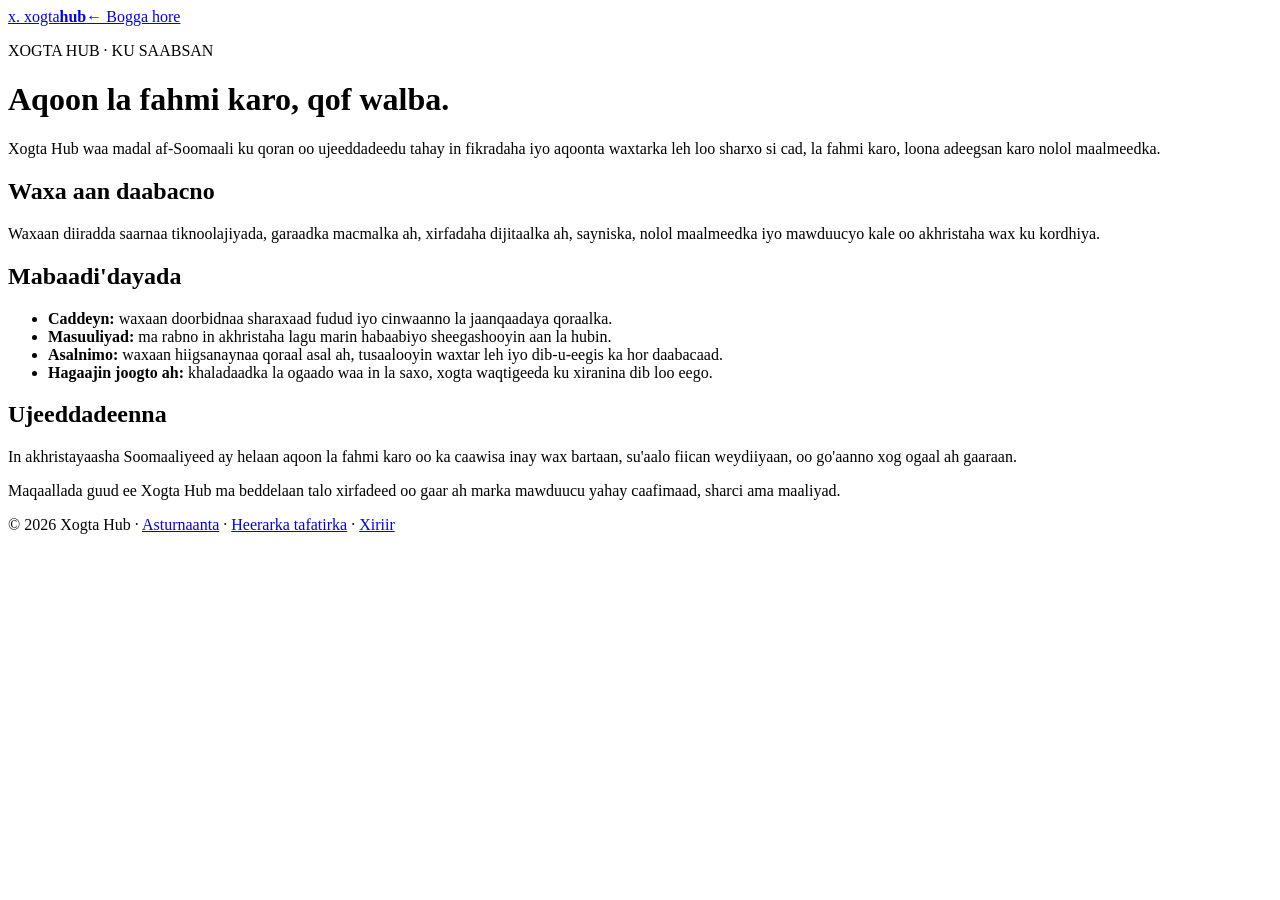
==== about.html @ 65026a41 "Add about.html for Xogta Hub launch readiness" ====
<!doctype html><html lang="so"><head><meta charset="utf-8"><meta name="viewport" content="width=device-width,initial-scale=1"><meta name="description" content="Baro ujeeddada Xogta Hub iyo mabaadi'da hagta maqaalladayada."><meta name="robots" content="index,follow"><title>Nagu Saabsan — Xogta Hub</title><link rel="stylesheet" href="legal.css"></head><body><header><a class="brand" href="index.html"><span>x.</span> xogta<strong>hub</strong></a><a href="index.html">← Bogga hore</a></header><main><p class="eyebrow">XOGTA HUB · KU SAABSAN</p><h1>Aqoon la fahmi karo, qof walba.</h1><p class="lead">Xogta Hub waa madal af-Soomaali ku qoran oo ujeeddadeedu tahay in fikradaha iyo aqoonta waxtarka leh loo sharxo si cad, la fahmi karo, loona adeegsan karo nolol maalmeedka.</p><h2>Waxa aan daabacno</h2><p>Waxaan diiradda saarnaa tiknoolajiyada, garaadka macmalka ah, xirfadaha dijitaalka ah, sayniska, nolol maalmeedka iyo mawduucyo kale oo akhristaha wax ku kordhiya.</p><h2>Mabaadi'dayada</h2><ul><li><strong>Caddeyn:</strong> waxaan doorbidnaa sharaxaad fudud iyo cinwaanno la jaanqaadaya qoraalka.</li><li><strong>Masuuliyad:</strong> ma rabno in akhristaha lagu marin habaabiyo sheegashooyin aan la hubin.</li><li><strong>Asalnimo:</strong> waxaan hiigsanaynaa qoraal asal ah, tusaalooyin waxtar leh iyo dib-u-eegis ka hor daabacaad.</li><li><strong>Hagaajin joogto ah:</strong> khaladaadka la ogaado waa in la saxo, xogta waqtigeeda ku xiranina dib loo eego.</li></ul><h2>Ujeeddadeenna</h2><p>In akhristayaasha Soomaaliyeed ay helaan aqoon la fahmi karo oo ka caawisa inay wax bartaan, su'aalo fiican weydiiyaan, oo go'aanno xog ogaal ah gaaraan.</p><p class="note">Maqaallada guud ee Xogta Hub ma beddelaan talo xirfadeed oo gaar ah marka mawduucu yahay caafimaad, sharci ama maaliyad.</p></main><footer>© <span id="year"></span> Xogta Hub · <a href="privacy.html">Asturnaanta</a> · <a href="editorial.html">Heerarka tafatirka</a> · <a href="contact.html">Xiriir</a></footer><script>document.getElementById('year').textContent=new Date().getFullYear()</script></body></html>
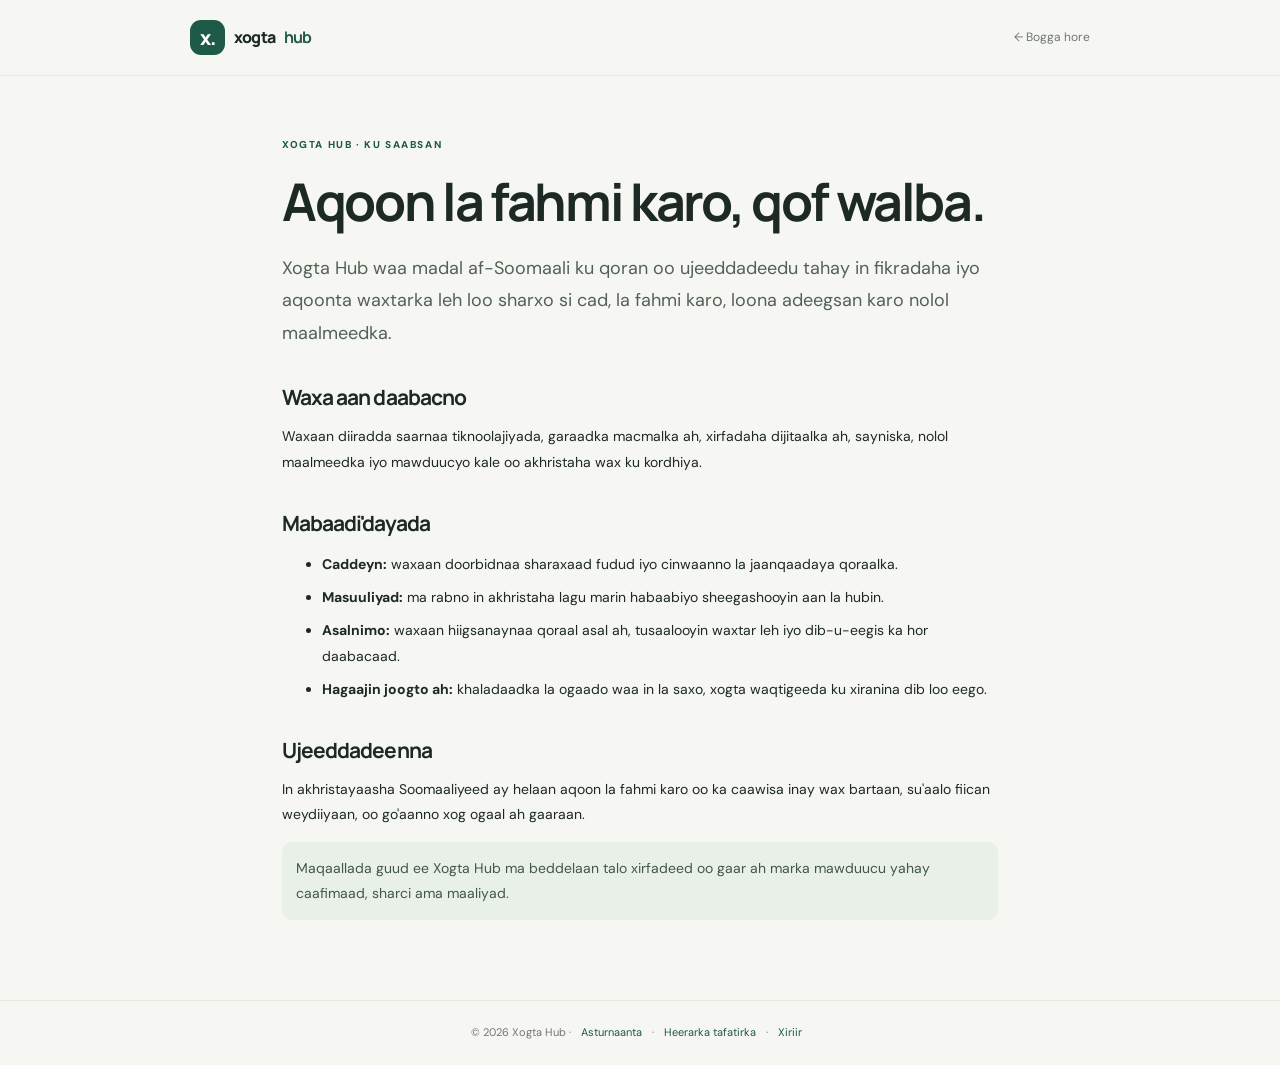
==== commit 04655819: "Remove inline script from policy page for CSP" ====
--- a/about.html
+++ b/about.html
@@ -1 +1 @@
-<!doctype html><html lang="so"><head><meta charset="utf-8"><meta name="viewport" content="width=device-width,initial-scale=1"><meta name="description" content="Baro ujeeddada Xogta Hub iyo mabaadi'da hagta maqaalladayada."><meta name="robots" content="index,follow"><title>Nagu Saabsan — Xogta Hub</title><link rel="stylesheet" href="legal.css"></head><body><header><a class="brand" href="index.html"><span>x.</span> xogta<strong>hub</strong></a><a href="index.html">← Bogga hore</a></header><main><p class="eyebrow">XOGTA HUB · KU SAABSAN</p><h1>Aqoon la fahmi karo, qof walba.</h1><p class="lead">Xogta Hub waa madal af-Soomaali ku qoran oo ujeeddadeedu tahay in fikradaha iyo aqoonta waxtarka leh loo sharxo si cad, la fahmi karo, loona adeegsan karo nolol maalmeedka.</p><h2>Waxa aan daabacno</h2><p>Waxaan diiradda saarnaa tiknoolajiyada, garaadka macmalka ah, xirfadaha dijitaalka ah, sayniska, nolol maalmeedka iyo mawduucyo kale oo akhristaha wax ku kordhiya.</p><h2>Mabaadi'dayada</h2><ul><li><strong>Caddeyn:</strong> waxaan doorbidnaa sharaxaad fudud iyo cinwaanno la jaanqaadaya qoraalka.</li><li><strong>Masuuliyad:</strong> ma rabno in akhristaha lagu marin habaabiyo sheegashooyin aan la hubin.</li><li><strong>Asalnimo:</strong> waxaan hiigsanaynaa qoraal asal ah, tusaalooyin waxtar leh iyo dib-u-eegis ka hor daabacaad.</li><li><strong>Hagaajin joogto ah:</strong> khaladaadka la ogaado waa in la saxo, xogta waqtigeeda ku xiranina dib loo eego.</li></ul><h2>Ujeeddadeenna</h2><p>In akhristayaasha Soomaaliyeed ay helaan aqoon la fahmi karo oo ka caawisa inay wax bartaan, su'aalo fiican weydiiyaan, oo go'aanno xog ogaal ah gaaraan.</p><p class="note">Maqaallada guud ee Xogta Hub ma beddelaan talo xirfadeed oo gaar ah marka mawduucu yahay caafimaad, sharci ama maaliyad.</p></main><footer>© <span id="year"></span> Xogta Hub · <a href="privacy.html">Asturnaanta</a> · <a href="editorial.html">Heerarka tafatirka</a> · <a href="contact.html">Xiriir</a></footer><script>document.getElementById('year').textContent=new Date().getFullYear()</script></body></html>+<!doctype html><html lang="so"><head><meta charset="utf-8"><meta name="viewport" content="width=device-width,initial-scale=1"><meta name="description" content="Baro ujeeddada Xogta Hub iyo mabaadi'da hagta maqaalladayada."><meta name="robots" content="index,follow"><title>Nagu Saabsan — Xogta Hub</title><link rel="stylesheet" href="legal.css"></head><body><header><a class="brand" href="index.html"><span>x.</span> xogta<strong>hub</strong></a><a href="index.html">← Bogga hore</a></header><main><p class="eyebrow">XOGTA HUB · KU SAABSAN</p><h1>Aqoon la fahmi karo, qof walba.</h1><p class="lead">Xogta Hub waa madal af-Soomaali ku qoran oo ujeeddadeedu tahay in fikradaha iyo aqoonta waxtarka leh loo sharxo si cad, la fahmi karo, loona adeegsan karo nolol maalmeedka.</p><h2>Waxa aan daabacno</h2><p>Waxaan diiradda saarnaa tiknoolajiyada, garaadka macmalka ah, xirfadaha dijitaalka ah, sayniska, nolol maalmeedka iyo mawduucyo kale oo akhristaha wax ku kordhiya.</p><h2>Mabaadi'dayada</h2><ul><li><strong>Caddeyn:</strong> waxaan doorbidnaa sharaxaad fudud iyo cinwaanno la jaanqaadaya qoraalka.</li><li><strong>Masuuliyad:</strong> ma rabno in akhristaha lagu marin habaabiyo sheegashooyin aan la hubin.</li><li><strong>Asalnimo:</strong> waxaan hiigsanaynaa qoraal asal ah, tusaalooyin waxtar leh iyo dib-u-eegis ka hor daabacaad.</li><li><strong>Hagaajin joogto ah:</strong> khaladaadka la ogaado waa in la saxo, xogta waqtigeeda ku xiranina dib loo eego.</li></ul><h2>Ujeeddadeenna</h2><p>In akhristayaasha Soomaaliyeed ay helaan aqoon la fahmi karo oo ka caawisa inay wax bartaan, su'aalo fiican weydiiyaan, oo go'aanno xog ogaal ah gaaraan.</p><p class="note">Maqaallada guud ee Xogta Hub ma beddelaan talo xirfadeed oo gaar ah marka mawduucu yahay caafimaad, sharci ama maaliyad.</p></main><footer>© 2026 Xogta Hub · <a href="privacy.html">Asturnaanta</a> · <a href="editorial.html">Heerarka tafatirka</a> · <a href="contact.html">Xiriir</a></footer></body></html>
--- a/legal.css
+++ b/legal.css
@@ -0,0 +1 @@
+@import url('https://fonts.googleapis.com/css2?family=DM+Sans:wght@400;500;600;700&family=Manrope:wght@500;600;700;800&display=swap');:root{color-scheme:light;--bg:#f6f7f2;--ink:#1d2924;--muted:#6e7871;--line:#e2e7df;--brand:#1f5948;font-family:'DM Sans',system-ui,sans-serif}*{box-sizing:border-box}body{margin:0;background:var(--bg);color:var(--ink);line-height:1.8}header{height:76px;padding:0 max(20px,calc((100% - 900px)/2));display:flex;align-items:center;justify-content:space-between;gap:20px;border-bottom:1px solid var(--line)}header>a:last-child{font-size:12px;color:var(--muted);text-decoration:none}.brand{display:flex;align-items:center;gap:9px;font-family:Manrope,sans-serif;font-weight:800;text-decoration:none;color:var(--ink);letter-spacing:-.05em}.brand span{display:grid;place-items:center;width:35px;height:35px;border-radius:11px;background:var(--brand);color:white;font-size:20px}.brand strong{color:var(--brand)}main{max-width:760px;margin:60px auto 80px;padding:0 22px}.eyebrow{font-size:10px;letter-spacing:.16em;font-weight:800;color:var(--brand)}h1,h2{font-family:Manrope,sans-serif;letter-spacing:-.045em;line-height:1.25}h1{font-size:clamp(34px,6vw,52px);margin:15px 0 18px}h2{font-size:21px;margin:35px 0 10px}.lead{font-size:18px;line-height:1.8;color:#526158}.note{background:#e9f0e8;border-radius:10px;padding:14px;color:#42574b}p,li{font-size:14px}li{margin:8px 0}a{color:var(--brand)}footer{border-top:1px solid var(--line);padding:22px;text-align:center;color:var(--muted);font-size:11px}footer a{margin:0 7px;text-decoration:none}@media(max-width:560px){header{height:66px;padding:0 15px}main{margin:38px auto 55px;padding:0 18px}.lead{font-size:16px}footer{line-height:2}}
